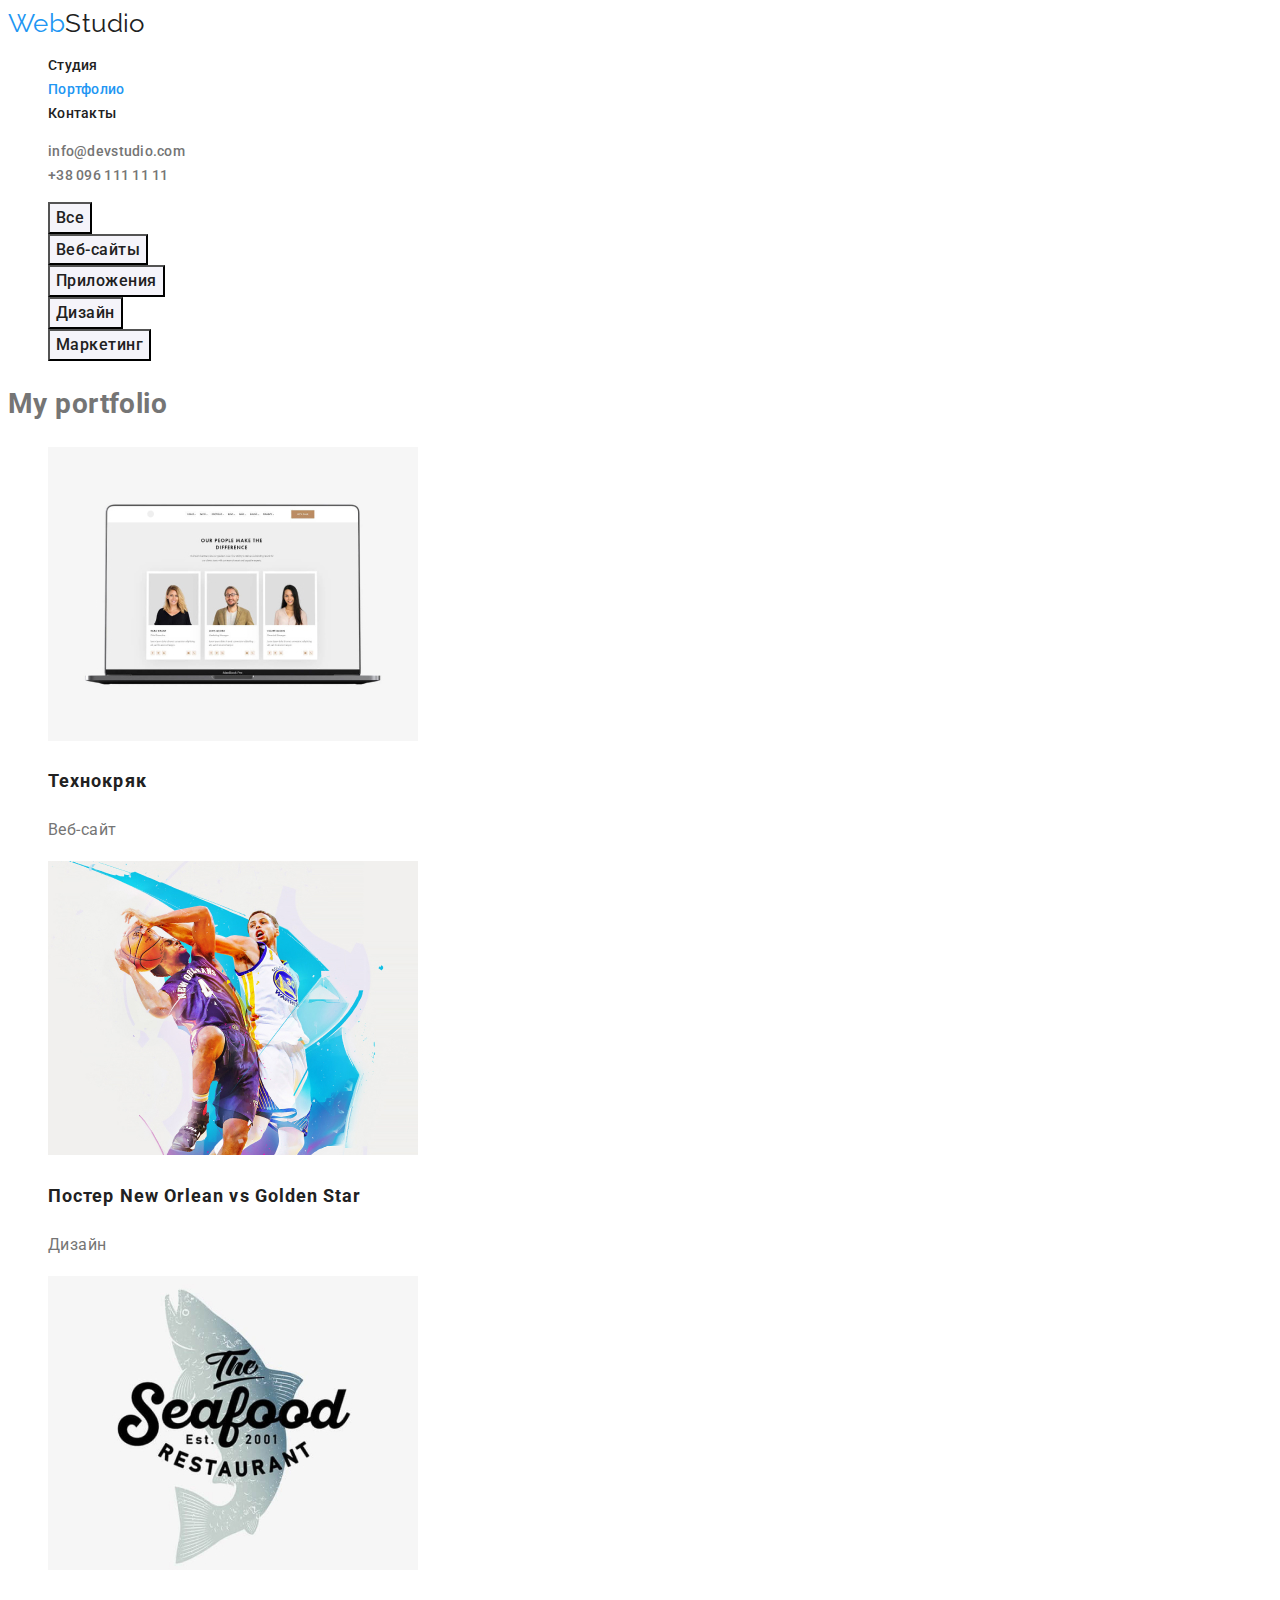
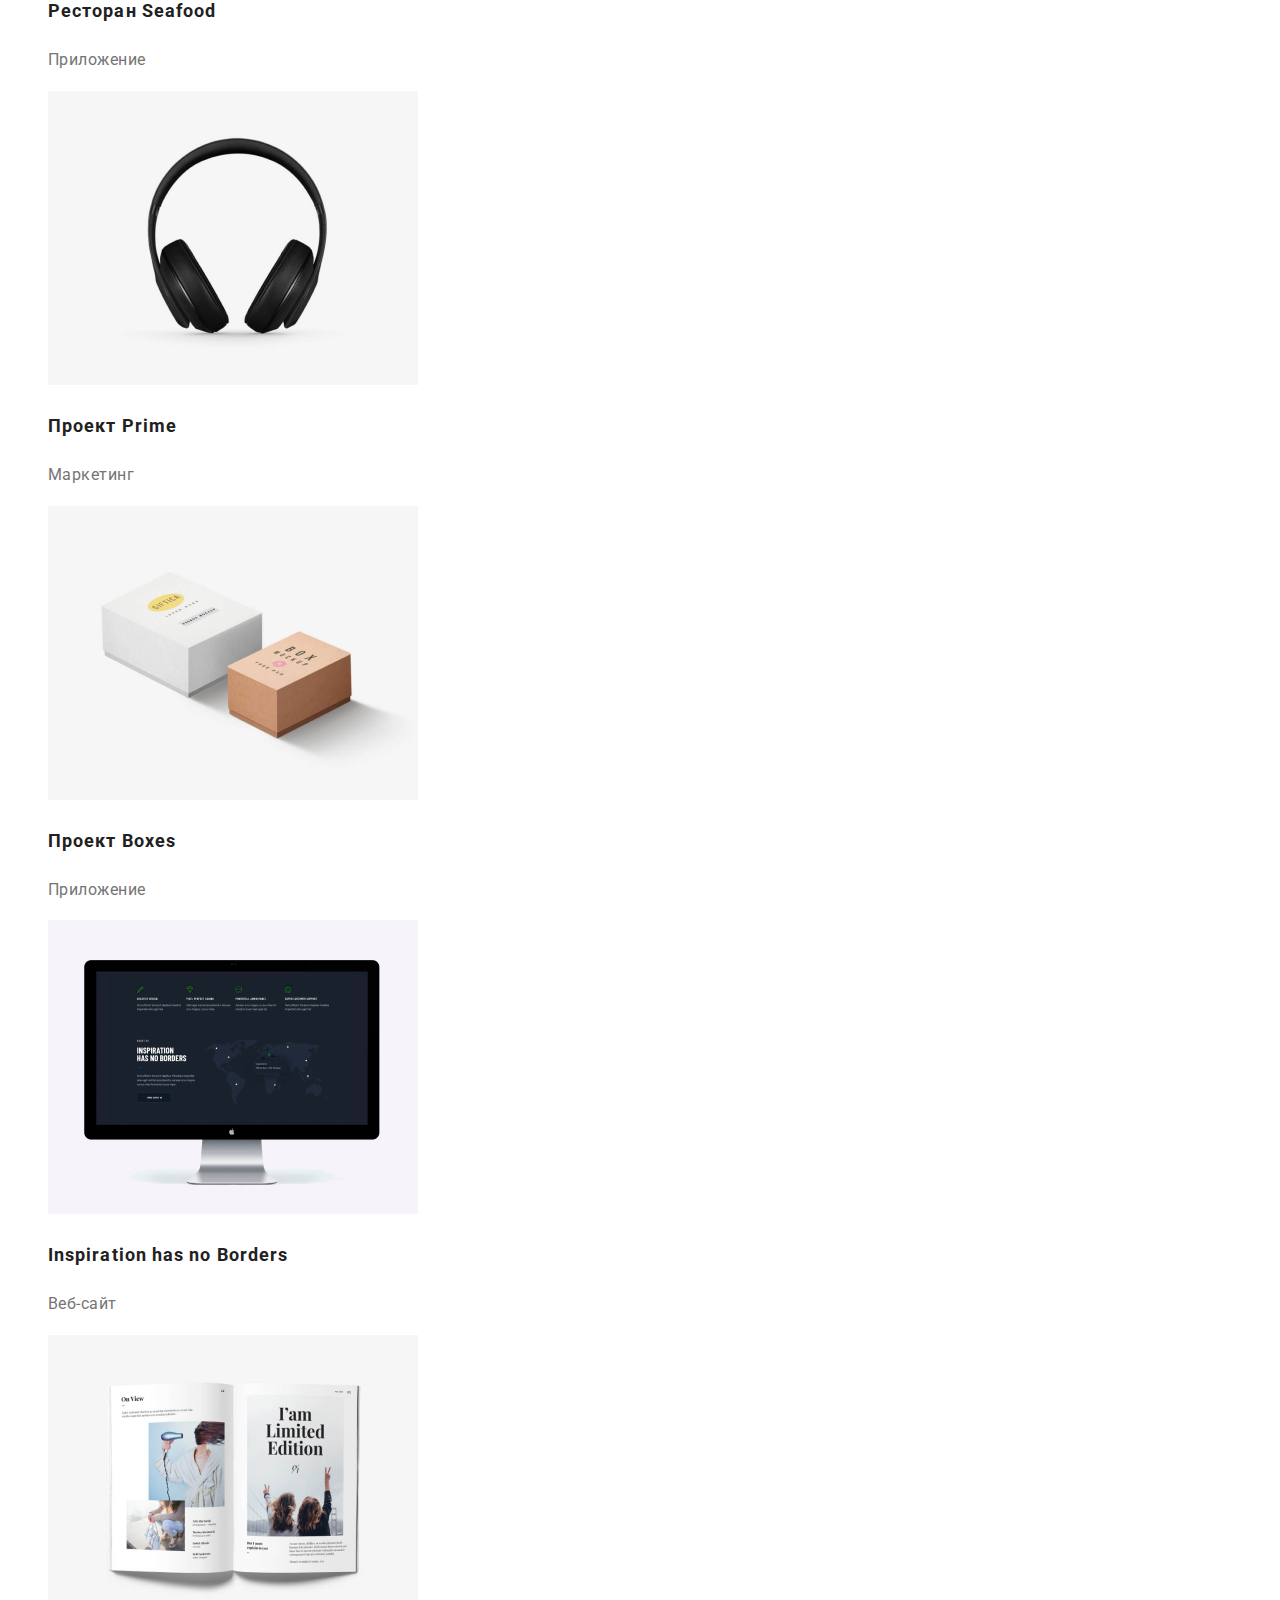
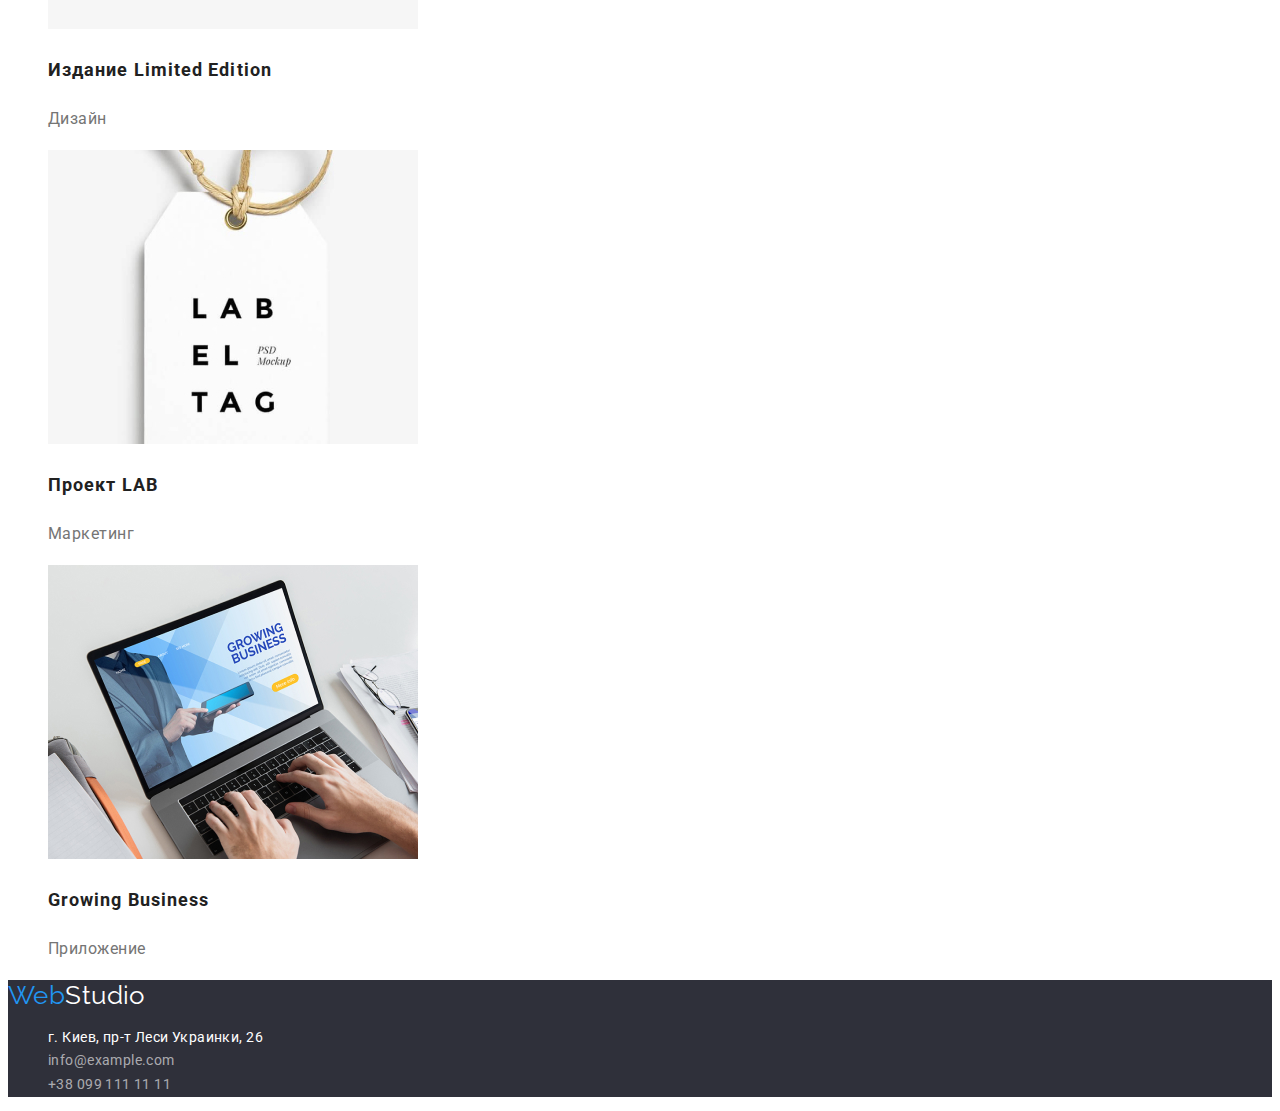
==== portfolio.html @ 8ba245d4 "Добавил дз 2" ====
<!DOCTYPE html>
<html lang="ru">

<head>
    <meta charset="UTF-8">
    <meta http-equiv="X-UA-Compatible" content="IE=edge">
    <meta name="viewport" content="width=device-width, initial-scale=1.0">
    <title>WebStudio</title>
    <link rel="preconnect" href="https://fonts.googleapis.com">
    <link rel="preconnect" href="https://fonts.gstatic.com" crossorigin>
    <link href="https://fonts.googleapis.com/css2?family=Raleway:wght@700&family=Roboto:wght@400;500;700;900&display=swap" rel="stylesheet">
    <link rel="stylesheet" href="./css/style.css">

</head>

<body>
    <!--Шапка сайта-->
    <header>
        <a href=" / " class="logo"> <span class="first-part-logo">Web</span>Studio</a>
        <nav>
            <ul class="site-nav">
                <li><a href="./index.html" class="link">Студия</a></li>
                <li><a href="./portfolio.html" class="link current">Портфолио</a></li>
                <li><a href="" class="link">Контакты</a></li>
            </ul>
        </nav>

        <ul class="auth-nav">
            <li><a href="mailto:info@devstudio.com" class="contact-link">info@devstudio.com</a></li>
            <li><a href="tel:+380961111111" class="contact-link">+38 096 111 11 11</a></li>
        </ul>
    </header>

    <main>
            
            <ul>
                <li><button type="button" class="button-porfolio">Все</button></li>
                <li><button type="button" class="button-porfolio">Веб-сайты</button></li>
                <li><button type="button" class="button-porfolio">Приложения</button></li>
                <li><button type="button" class="button-porfolio">Дизайн</button></li>
                <li><button type="button" class="button-porfolio">Маркетинг</button></li>
            </ul>
            
            <section>
                <h1>My portfolio</h1>
                <ul>
                    <li>
                        <a href="" class="portfolio-link-without-underlined">
                            <img src="./images/notebook.jpg" alt="Ноутбук">
                            <h2 class="site-title">Технокряк</h2>
                            <p class="site-descriptions">Веб-сайт</p>
                        
                        </a>
                    </li>
                    <li>
                        <a href="" class="portfolio-link-without-underlined">
                            <img src="./images/two_basketball_players.jpg" alt="Два баскетболиста">
                            <h2 class="site-title">Постер New Orlean vs Golden Star</h2>
                            <p class="site-descriptions">Дизайн</p>
                            
                        </a>
                    </li>
                    <li>
                        <a href="" class="portfolio-link-without-underlined">
                            <img src="./images/restaurant_logo.jpg" alt="Логотип ресторана">
                            <h2 class="site-title">Ресторан Seafood</h2>
                            <p class="site-descriptions">Приложение</p>
                            
                        </a>
                    </li>
                    <li>
                        <a href="" class="portfolio-link-without-underlined">
                            <img src="./images/headphones.jpg" alt="Наушники">
                            <h2 class="site-title">Проект Prime</h2>
                            <p class="site-descriptions">Маркетинг</p>
                            
                        </a>
                    </li>
                    <li>
                        <a href="" class="portfolio-link-without-underlined">
                            <img src="./images/two_boxes.jpg" alt="Две коробки">
                            <h2 class="site-title">Проект Boxes</h2>
                            <p class="site-descriptions">Приложение</p>
                            
                        </a>
                    </li>
                    <li>
                        <a href="" class="portfolio-link-without-underlined">
                            <img src="./images/monoblock.jpg" alt="Моноблок">
                            <h2 class="site-title">Inspiration has no Borders</h2>
                            <p class="site-descriptions">Веб-сайт</p>
                           
                        </a>
                    </li>
                    <li>
                        <a href="" class="portfolio-link-without-underlined">
                            <img src="./images/book.jpg" alt="Книга">
                            <h2 class="site-title">Издание Limited Edition</h2>
                            <p class="site-descriptions">Дизайн</p>
                            
                        </a>
                    </li>
                    <li>
                        <a href="" class="portfolio-link-without-underlined">
                            <img src="./images/label.jpg" alt="Ярлык">
                            <h2 class="site-title">Проект LAB</h2>
                            <p class="site-descriptions">Маркетинг</p>
                            
                        </a>
                    </li>
                    <li>
                        <a href="" class="portfolio-link-without-underlined">
                            <img src="./images/man_typing_on_laptop.jpg" alt="Человек печатающий на ноутбуке">
                            <h2 class="site-title">Growing Business</h2>
                            <p class="site-descriptions">Приложение</p>
                            
                        </a>
                    </li>
                </ul>
            </section>
            
    </main>

    <!--Футер-->
    <footer class="footer-background">
        <a href=" / " class="logo"> <span class="first-part-logo">Web</span><span class="logo-white">Studio</span></a>
        <address>
            <ul class="footer-nav removed-italics">
                <li><a href="https://www.google.com/maps/place/%D0%B1%D1%83%D0%BB.+%D0%9B%D0%B5%D1%81%D0%B8+%D0%A3%D0%BA%D1%80%D0%B0%D0%B8%D0%BD%D0%BA%D0%B8,+26,+%D0%9A%D0%B8%D0%B5%D0%B2,+02000/@50.4265807,30.5361971,17z/data=!3m1!4b1!4m5!3m4!1s0x40d4cf0e033ecbe9:0x57a4dffefec77da0!8m2!3d50.4265807!4d30.5383858" class="footer-google-maps logo-white ">г. Киев, пр-т Леси Украинки, 26</a></li>
                <li><a href="mailto:info@example.com" class="footer-contacts footer-google-maps">info@example.com</a></li>
                <li><a href="tel:+380991111111" class="footer-contacts footer-google-maps">+38 099 111 11 11</a></li>
            </ul>
        </address>
    </footer>
</body>

</html>
---- css/style.css ----
:root {
  --primary-text-color: #757575;
  --title-text-color: #212121;
  --accent-color: #2196f3;
  --primary-white-color: #ffffff;
  --button-background-color: #f5f4fa;
  --background-color-hero: #2f303a;
}

body {
  background-color: var(--primary-white-color);
  color: var(--primary-text-color);
  font-family: Roboto, sans-serif;
  letter-spacing: 0.03em;
  font-size: 14px;
  line-height: 1.71;
}

/* Logo */
.logo {
  color: var(--title-text-color);
  font-family: Raleway, cursive;

  font-size: 26px;
  line-height: 1.19;
  text-decoration: none;
}
.first-part-logo {
  color: var(--accent-color);
}
/* Убрал точки в списке */
ul {
  list-style: none;
}

/* Site nav */
.site-nav .link {
  color: var(--title-text-color);

  font-weight: 500;
  font-size: 14px;
  line-height: 1.14;
  letter-spacing: 0.02em;
  text-decoration: none;
}
.site-nav .link:hover,
.site-nav .link:focus {
  color: var(--accent-color);
}

.site-nav .link.current {
  color: var(--accent-color);
}

/* Hero */
.hero-title {
  color: var(--primary-white-color);
  background-color: var(--background-color-hero);

  font-weight: 900;
  font-size: 44px;
  line-height: 1.36;
  text-align: center;
  letter-spacing: 0.06em;
  text-transform: uppercase;
}

/* Button */

.primary-button {
  color: var(--primary-white-color);
  background-color: var(--accent-color);
  font-family: Roboto, sans-serif;
  font-weight: 700;
  font-size: 16px;
  line-height: 1.88;
  align-items: center;
  text-align: center;
  letter-spacing: 0.06em;
}

/* Section */
.section-title {
  color: var(--title-text-color);

  font-weight: 700;
  font-size: 36px;
  line-height: 1.17;
  text-align: center;
}

.team-background {
  background-color: var(--button-background-color);
}

.section-people {
  color: var(--title-text-color);

  font-weight: 500;
  font-size: 16px;
  line-height: 1.19;
  text-align: center;
}
.section-profession {
  font-size: 16px;
  line-height: 1.19px;
  text-align: center;
}

/* Features */
.features-list .title {
  color: var(--title-text-color);

  font-weight: 700;
  font-size: 14px;
  line-height: 1.14;
}

/* Auth nav */
.auth-nav .contact-link {
  color: var(--primary-text-color);
  font-weight: 500;
  font-size: 14px;
  line-height: 1.14;
  letter-spacing: 0.02em;
  text-decoration: none;
}
.auth-nav .contact-link:hover,
.auth-nav .contact-link:focus {
  color: var(--accent-color);
}

/* Footer */

.footer-background {
  background-color: var(--background-color-hero);
}

.logo-white {
  color: var(--primary-white-color);
}

/* Footer nav */

.footer-contacts {
  font-weight: 400;
  font-size: 14px;
  line-height: 1.71;
  letter-spacing: 0.03em;
  color: rgba(255, 255, 255, 0.6);
}

.footer-nav .footer-contacts:hover,
.footer-nav .footer-contacts:focus {
  color: var(--accent-color);
}

.removed-italics {
  font-style: normal;
}

.footer-google-maps {
  text-decoration: none;
}

/* portfolio */
.button-porfolio {
  color: var(--title-text-color);
  background-color: var(--button-background-color);
  font-weight: 500;
  font-size: 16px;
  line-height: 1.62;
  text-align: center;
  letter-spacing: 0.03em;
  font-family: inherit;
}

.button-porfolio:focus,
.button-porfolio:hover {
  color: var(--primary-white-color);
  background-color: var(--accent-color);
}

.portfolio-link-without-underlined {
  text-decoration: none;
}

.site-title {
  font-weight: 700;
  font-size: 18px;
  line-height: 2;
  letter-spacing: 0.06em;
  color: var(--title-text-color);
}

.site-descriptions {
  font-size: 16px;
  line-height: 1.87;
  letter-spacing: 0.03em;
  color: var(--primary-text-color);
}
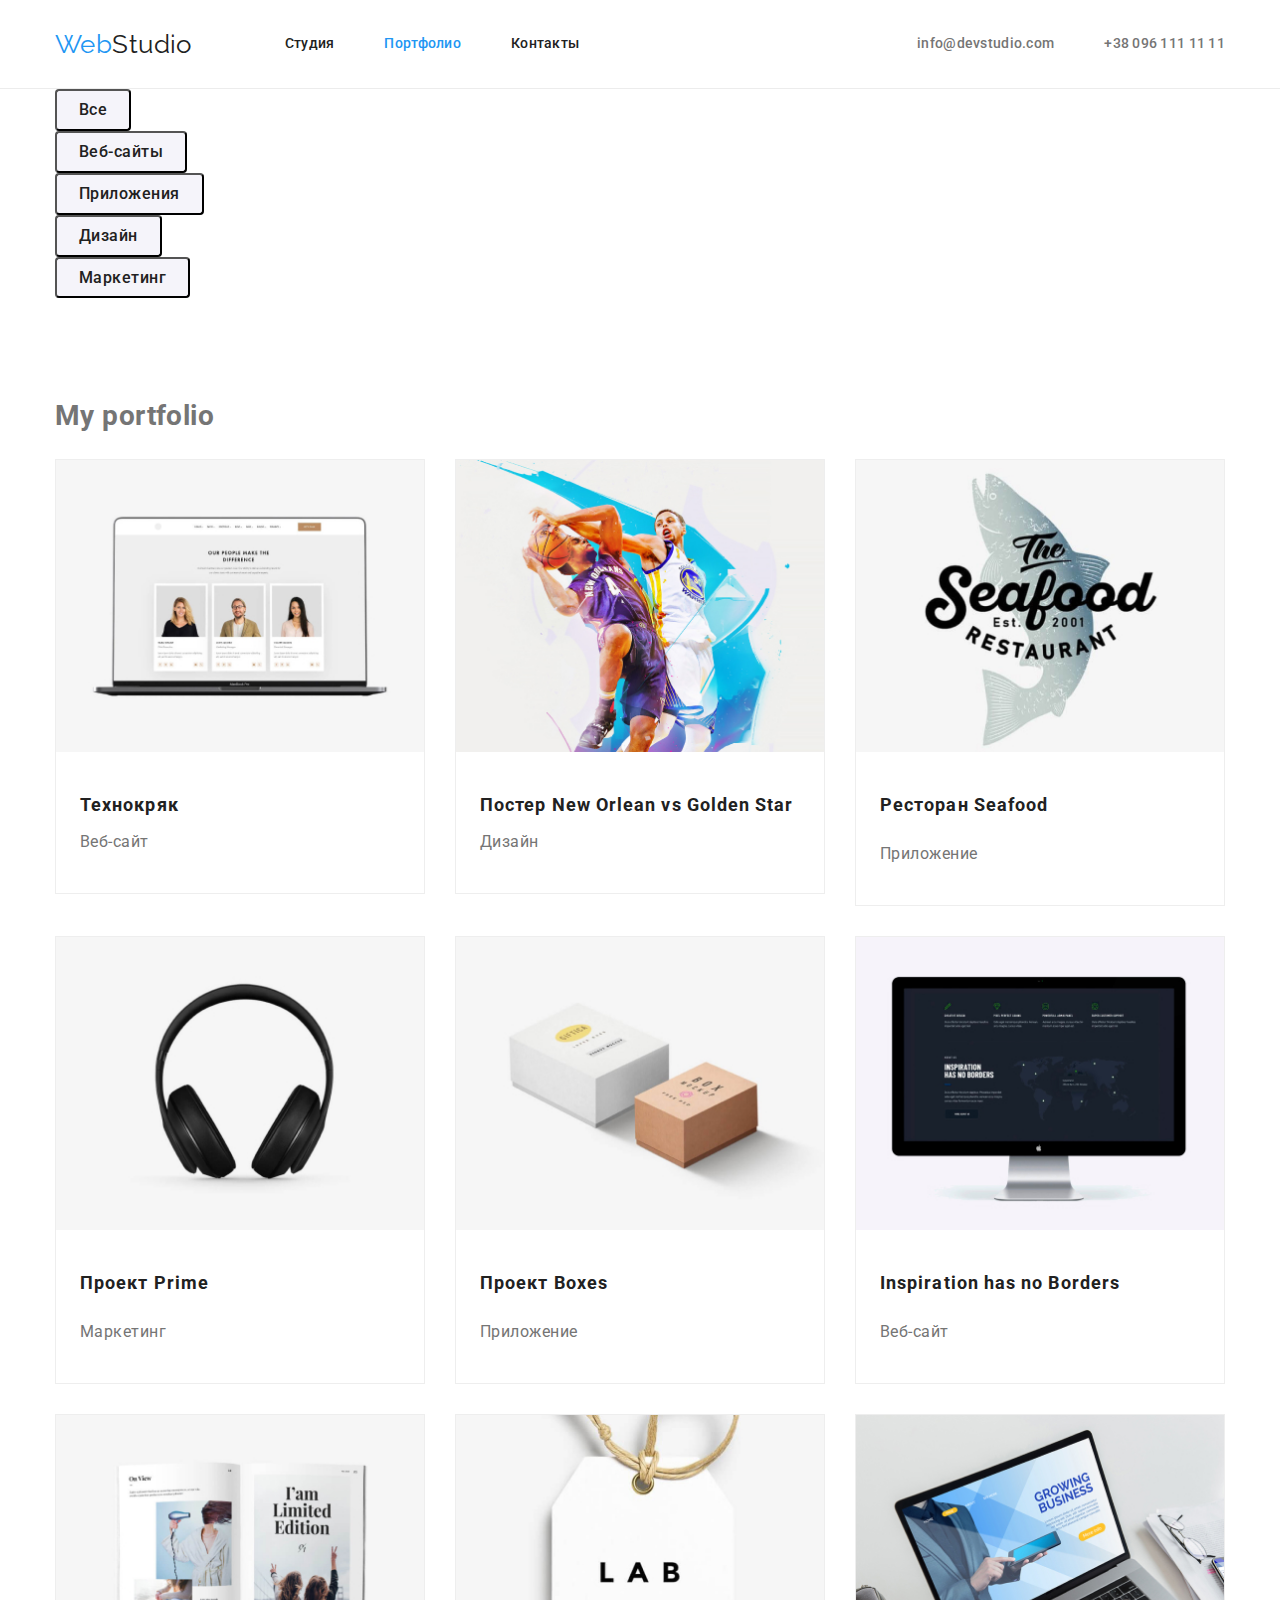
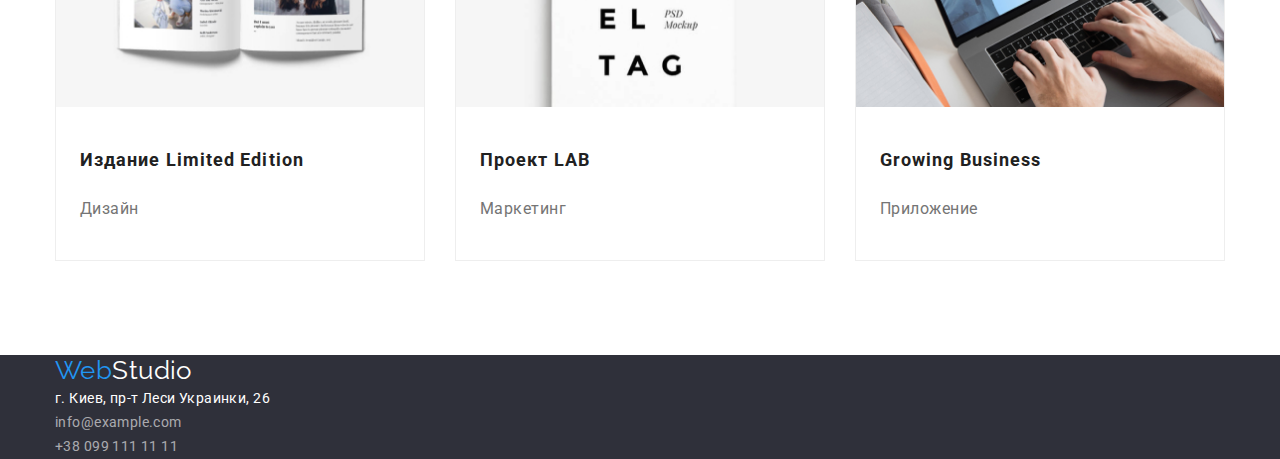
==== commit 046b441f: "Добавил оформления" ====
--- a/portfolio.html
+++ b/portfolio.html
@@ -9,30 +9,33 @@
     <link rel="preconnect" href="https://fonts.googleapis.com">
     <link rel="preconnect" href="https://fonts.gstatic.com" crossorigin>
     <link href="https://fonts.googleapis.com/css2?family=Raleway:wght@700&family=Roboto:wght@400;500;700;900&display=swap" rel="stylesheet">
+    <link rel="stylesheet" href="https://cdnjs.cloudflare.com/ajax/libs/modern-normalize/1.1.0/modern-normalize.min.css">
     <link rel="stylesheet" href="./css/style.css">
 
 </head>
 
 <body>
     <!--Шапка сайта-->
-    <header>
+    <header class="header-line">
+        <div class="container main-nav">
         <a href=" / " class="logo"> <span class="first-part-logo">Web</span>Studio</a>
         <nav>
             <ul class="site-nav">
-                <li><a href="./index.html" class="link">Студия</a></li>
-                <li><a href="./portfolio.html" class="link current">Портфолио</a></li>
-                <li><a href="" class="link">Контакты</a></li>
+                <li class="item"><a href="./index.html" class="link">Студия</a></li>
+                <li class="item"><a href="./portfolio.html" class="link current">Портфолио</a></li>
+                <li class="item"><a href="" class="link">Контакты</a></li>
             </ul>
         </nav>
-
+        
         <ul class="auth-nav">
-            <li><a href="mailto:info@devstudio.com" class="contact-link">info@devstudio.com</a></li>
-            <li><a href="tel:+380961111111" class="contact-link">+38 096 111 11 11</a></li>
+            <li class="item"><a href="mailto:info@devstudio.com" class="contact-link">info@devstudio.com</a></li>
+            <li class="item"><a href="tel:+380961111111" class="contact-link">+38 096 111 11 11</a></li>
         </ul>
+        </div>
     </header>
 
     <main>
-            
+            <div class="container">
             <ul>
                 <li><button type="button" class="button-porfolio">Все</button></li>
                 <li><button type="button" class="button-porfolio">Веб-сайты</button></li>
@@ -40,89 +43,154 @@
                 <li><button type="button" class="button-porfolio">Дизайн</button></li>
                 <li><button type="button" class="button-porfolio">Маркетинг</button></li>
             </ul>
-            
-            <section>
+            </div>
+            <section class="section-porfolio">
+                <div class="container">
                 <h1>My portfolio</h1>
-                <ul>
-                    <li>
-                        <a href="" class="portfolio-link-without-underlined">
-                            <img src="./images/notebook.jpg" alt="Ноутбук">
-                            <h2 class="site-title">Технокряк</h2>
-                            <p class="site-descriptions">Веб-сайт</p>
-                        
-                        </a>
-                    </li>
-                    <li>
-                        <a href="" class="portfolio-link-without-underlined">
-                            <img src="./images/two_basketball_players.jpg" alt="Два баскетболиста">
-                            <h2 class="site-title">Постер New Orlean vs Golden Star</h2>
-                            <p class="site-descriptions">Дизайн</p>
-                            
-                        </a>
-                    </li>
-                    <li>
-                        <a href="" class="portfolio-link-without-underlined">
-                            <img src="./images/restaurant_logo.jpg" alt="Логотип ресторана">
-                            <h2 class="site-title">Ресторан Seafood</h2>
-                            <p class="site-descriptions">Приложение</p>
-                            
-                        </a>
-                    </li>
-                    <li>
-                        <a href="" class="portfolio-link-without-underlined">
-                            <img src="./images/headphones.jpg" alt="Наушники">
-                            <h2 class="site-title">Проект Prime</h2>
-                            <p class="site-descriptions">Маркетинг</p>
-                            
-                        </a>
-                    </li>
-                    <li>
-                        <a href="" class="portfolio-link-without-underlined">
-                            <img src="./images/two_boxes.jpg" alt="Две коробки">
-                            <h2 class="site-title">Проект Boxes</h2>
-                            <p class="site-descriptions">Приложение</p>
-                            
-                        </a>
-                    </li>
-                    <li>
-                        <a href="" class="portfolio-link-without-underlined">
-                            <img src="./images/monoblock.jpg" alt="Моноблок">
-                            <h2 class="site-title">Inspiration has no Borders</h2>
-                            <p class="site-descriptions">Веб-сайт</p>
-                           
-                        </a>
-                    </li>
-                    <li>
-                        <a href="" class="portfolio-link-without-underlined">
-                            <img src="./images/book.jpg" alt="Книга">
-                            <h2 class="site-title">Издание Limited Edition</h2>
-                            <p class="site-descriptions">Дизайн</p>
-                            
-                        </a>
-                    </li>
-                    <li>
-                        <a href="" class="portfolio-link-without-underlined">
-                            <img src="./images/label.jpg" alt="Ярлык">
-                            <h2 class="site-title">Проект LAB</h2>
-                            <p class="site-descriptions">Маркетинг</p>
-                            
-                        </a>
-                    </li>
-                    <li>
-                        <a href="" class="portfolio-link-without-underlined">
-                            <img src="./images/man_typing_on_laptop.jpg" alt="Человек печатающий на ноутбуке">
-                            <h2 class="site-title">Growing Business</h2>
-                            <p class="site-descriptions">Приложение</p>
-                            
-                        </a>
+                <ul class="card-set">
+                    <li class="item">
+                        <article class="card">
+                            <div class="card-thumb">
+                                <a href="" class="portfolio-link-without-underlined">
+                                <img src="./images/notebook.jpg" alt="Ноутбук">
+
+                            <div class="card-content">
+                                <h2 class="site-title card-heading">Технокряк</h2>
+                                <p class="site-descriptions card-text">Веб-сайт</p>
+                            </div>
+                                </a>
+                            </div>
+                        </article>
+                    </li>
+
+                    <li class="item">
+                        <article class="card">
+                            <div class="card-thumb">
+                                <a href="" class="portfolio-link-without-underlined">
+                                <img src="./images/two_basketball_players.jpg" alt="Два баскетболиста" > 
+                             
+                            <div class="card-content">
+                                <h2 class="site-title card-heading">Постер New Orlean vs Golden Star</h2>
+                                <p class="site-descriptions card-text">Дизайн</p>
+                            </div>
+                                </a>
+                            </div>
+                        </article>    
+                    </li>
+
+                    <li class="item">
+                        <article class="card">
+                            <div class="card-thumb">
+                                <a href="" class="portfolio-link-without-underlined">
+                                <img src="./images/restaurant_logo.jpg" alt="Логотип ресторана">
+
+                            <div class="card-content">
+                                <h2 class="site-title">Ресторан Seafood</h2>
+                                <p class="site-descriptions">Приложение</p>
+                            </div>
+                                </a>
+                            </div>
+                        </article>
+                    </li>
+
+                    <li class="item">
+                        <article class="card">
+                            <div class="card-thumb">
+                                <a href="" class="portfolio-link-without-underlined">
+                                <img src="./images/headphones.jpg" alt="Наушники">
+                             
+                             <div class="card-content">  
+                                <h2 class="site-title">Проект Prime</h2>
+                                <p class="site-descriptions">Маркетинг</p>
+                            </div>
+                                </a>
+                            </div>
+                        </article>
+                    </li>
+
+                    <li class="item">
+                        <article class="card">
+                            <div class="card-thumb">
+                                <a href="" class="portfolio-link-without-underlined">
+                                <img src="./images/two_boxes.jpg" alt="Две коробки">
+
+                            <div class="card-content">
+                                <h2 class="site-title">Проект Boxes</h2>
+                                <p class="site-descriptions">Приложение</p>
+                            </div>
+                                </a>
+                            </div>
+                        </article>
+                    </li>
+
+                    <li class="item">
+                        <article class="card">
+                            <div class="card-thumb">
+                                <a href="" class="portfolio-link-without-underlined">
+                                <img src="./images/monoblock.jpg" alt="Моноблок">
+
+                            <div class="card-content">
+                                <h2 class="site-title">Inspiration has no Borders</h2>
+                                <p class="site-descriptions">Веб-сайт</p>
+                            </div>
+                                </a>
+                            </div>
+                        </article>
+                    </li>
+
+                    <li class="item">
+                        <article class="card">
+                            <div class="card-thumb">
+                                <a href="" class="portfolio-link-without-underlined">
+                                <img src="./images/book.jpg" alt="Книга">
+
+                            <div class="card-content">
+                                <h2 class="site-title">Издание Limited Edition</h2>
+                                <p class="site-descriptions">Дизайн</p>
+                            </div>
+                                </a>
+                            </div>
+                        </article>
+                    </li>
+
+                    <li class="item">
+                        <article class="card">
+                            <div class="card-thumb">
+                                <a href="" class="portfolio-link-without-underlined">
+                                <img src="./images/label.jpg" alt="Ярлык">
+
+                            <div class="card-content">
+                                <h2 class="site-title">Проект LAB</h2>
+                                <p class="site-descriptions">Маркетинг</p>
+                            </div>
+                                </a>
+                            </div>
+                        </article>
+                    </li>
+                    
+                    <li class="item">
+                        <article class="card">
+                            <div class="card-thumb">
+                                <a href="" class="portfolio-link-without-underlined">
+                                <img src="./images/man_typing_on_laptop.jpg" alt="Человек печатающий на ноутбуке">
+
+                            <div class="card-content">  
+                                <h2 class="site-title">Growing Business</h2>
+                                <p class="site-descriptions">Приложение</p>
+                            </div>
+                                </a>
+                            </div>
+                        </article>
                     </li>
                 </ul>
+                </div>
             </section>
             
     </main>
 
     <!--Футер-->
     <footer class="footer-background">
+        <div class="container">
         <a href=" / " class="logo"> <span class="first-part-logo">Web</span><span class="logo-white">Studio</span></a>
         <address>
             <ul class="footer-nav removed-italics">
@@ -131,6 +199,7 @@
                 <li><a href="tel:+380991111111" class="footer-contacts footer-google-maps">+38 099 111 11 11</a></li>
             </ul>
         </address>
+        </div>
     </footer>
 </body>
 
--- a/css/style.css
+++ b/css/style.css
@@ -5,6 +5,7 @@
   --primary-white-color: #ffffff;
   --button-background-color: #f5f4fa;
   --background-color-hero: #2f303a;
+  --card-set-gap: 30px;
 }
 
 body {
@@ -16,24 +17,69 @@
   line-height: 1.71;
 }
 
-/* Logo */
-.logo {
-  color: var(--title-text-color);
-  font-family: Raleway, cursive;
-
-  font-size: 26px;
-  line-height: 1.19;
-  text-decoration: none;
-}
-.first-part-logo {
-  color: var(--accent-color);
-}
+img {
+  display: block;
+  max-width: 100%;
+  height: auto;
+}
+
 /* Убрал точки в списке */
 ul {
   list-style: none;
-}
-
+  padding: 0;
+  margin: 0;
+}
+
+/* Container */
+.container {
+  margin-left: auto;
+  margin-right: auto;
+  width: 1200px;
+  padding-left: 15px;
+  padding-right: 15px;
+}
+
+/* Logo */
+.logo {
+  color: var(--title-text-color);
+  font-family: Raleway, cursive;
+
+  font-size: 26px;
+  line-height: 1.19;
+  text-decoration: none;
+}
+.first-part-logo {
+  color: var(--accent-color);
+}
+
+/* Page header */
+
+.page-header {
+}
+
+/* Main nav */
+
+.main-nav {
+  display: flex;
+  align-items: center;
+}
+
+.header-line {
+  border-bottom: 1px solid #ececec;
+}
 /* Site nav */
+
+.site-nav {
+  display: flex;
+  margin-left: 93px;
+  margin-top: 32px;
+  margin-bottom: 32px;
+}
+
+.site-nav .item + .item {
+  margin-left: 50px;
+}
+
 .site-nav .link {
   color: var(--title-text-color);
 
@@ -52,15 +98,45 @@
   color: var(--accent-color);
 }
 
+/* Auth nav */
+.auth-nav {
+  display: flex;
+  margin-left: auto;
+}
+
+.auth-nav .item + .item {
+  margin-left: 50px;
+}
+
+.auth-nav .contact-link {
+  color: var(--primary-text-color);
+  font-weight: 500;
+  font-size: 14px;
+  line-height: 1.14;
+  letter-spacing: 0.02em;
+  text-decoration: none;
+}
+.auth-nav .contact-link:hover,
+.auth-nav .contact-link:focus {
+  color: var(--accent-color);
+}
+
 /* Hero */
+
+.hero {
+  text-align: center;
+  background-color: var(--background-color-hero);
+}
+
 .hero-title {
+  margin-top: 0;
+  margin-bottom: 40px;
+
   color: var(--primary-white-color);
-  background-color: var(--background-color-hero);
 
   font-weight: 900;
   font-size: 44px;
   line-height: 1.36;
-  text-align: center;
   letter-spacing: 0.06em;
   text-transform: uppercase;
 }
@@ -68,19 +144,35 @@
 /* Button */
 
 .primary-button {
+  border-radius: 4px;
+  padding: 10px 32px;
+  min-width: 200px;
+
   color: var(--primary-white-color);
   background-color: var(--accent-color);
+
   font-family: Roboto, sans-serif;
   font-weight: 700;
   font-size: 16px;
   line-height: 1.88;
-  align-items: center;
-  text-align: center;
+
   letter-spacing: 0.06em;
 }
 
 /* Section */
+
+.section {
+  padding-top: 94px;
+  padding-bottom: 94px;
+}
+
+.section.no-padding {
+  padding-top: 0;
+  padding-bottom: 94px;
+}
+
 .section-title {
+  margin-top: 0;
   color: var(--title-text-color);
 
   font-weight: 700;
@@ -109,6 +201,8 @@
 
 /* Features */
 .features-list .title {
+  margin-top: 0;
+  margin-bottom: 10px;
   color: var(--title-text-color);
 
   font-weight: 700;
@@ -116,18 +210,9 @@
   line-height: 1.14;
 }
 
-/* Auth nav */
-.auth-nav .contact-link {
-  color: var(--primary-text-color);
-  font-weight: 500;
-  font-size: 14px;
-  line-height: 1.14;
-  letter-spacing: 0.02em;
-  text-decoration: none;
-}
-.auth-nav .contact-link:hover,
-.auth-nav .contact-link:focus {
-  color: var(--accent-color);
+.features-list p {
+  margin-top: 0;
+  margin-bottom: 0;
 }
 
 /* Footer */
@@ -165,8 +250,12 @@
 
 /* portfolio */
 .button-porfolio {
+  border-radius: 4px;
+  padding: 6px 22px;
+
   color: var(--title-text-color);
   background-color: var(--button-background-color);
+
   font-weight: 500;
   font-size: 16px;
   line-height: 1.62;
@@ -179,6 +268,11 @@
 .button-porfolio:hover {
   color: var(--primary-white-color);
   background-color: var(--accent-color);
+}
+
+.section-porfolio {
+  margin-top: 94px;
+  margin-bottom: 94px;
 }
 
 .portfolio-link-without-underlined {
@@ -191,6 +285,7 @@
   line-height: 2;
   letter-spacing: 0.06em;
   color: var(--title-text-color);
+  margin-bottom: 0px;
 }
 
 .site-descriptions {
@@ -199,3 +294,36 @@
   letter-spacing: 0.03em;
   color: var(--primary-text-color);
 }
+
+/* Card set */
+.card-set {
+  margin: 0;
+  padding: 0;
+
+  display: flex;
+  flex-wrap: wrap;
+
+  margin-top: calc(-1 * var(--card-set-gap));
+  margin-left: calc(-1 * var(--card-set-gap));
+}
+
+.card-set > .item {
+  flex-basis: calc(100% / 3 - var(--card-set-gap));
+
+  margin-left: var(--card-set-gap);
+  margin-top: var(--card-set-gap);
+}
+
+/* Card */
+
+.card-content {
+  padding: 20px 24px;
+}
+
+.card-text {
+  margin-top: 4px;
+}
+
+.card {
+  border: 1px solid #eeeeee;
+}
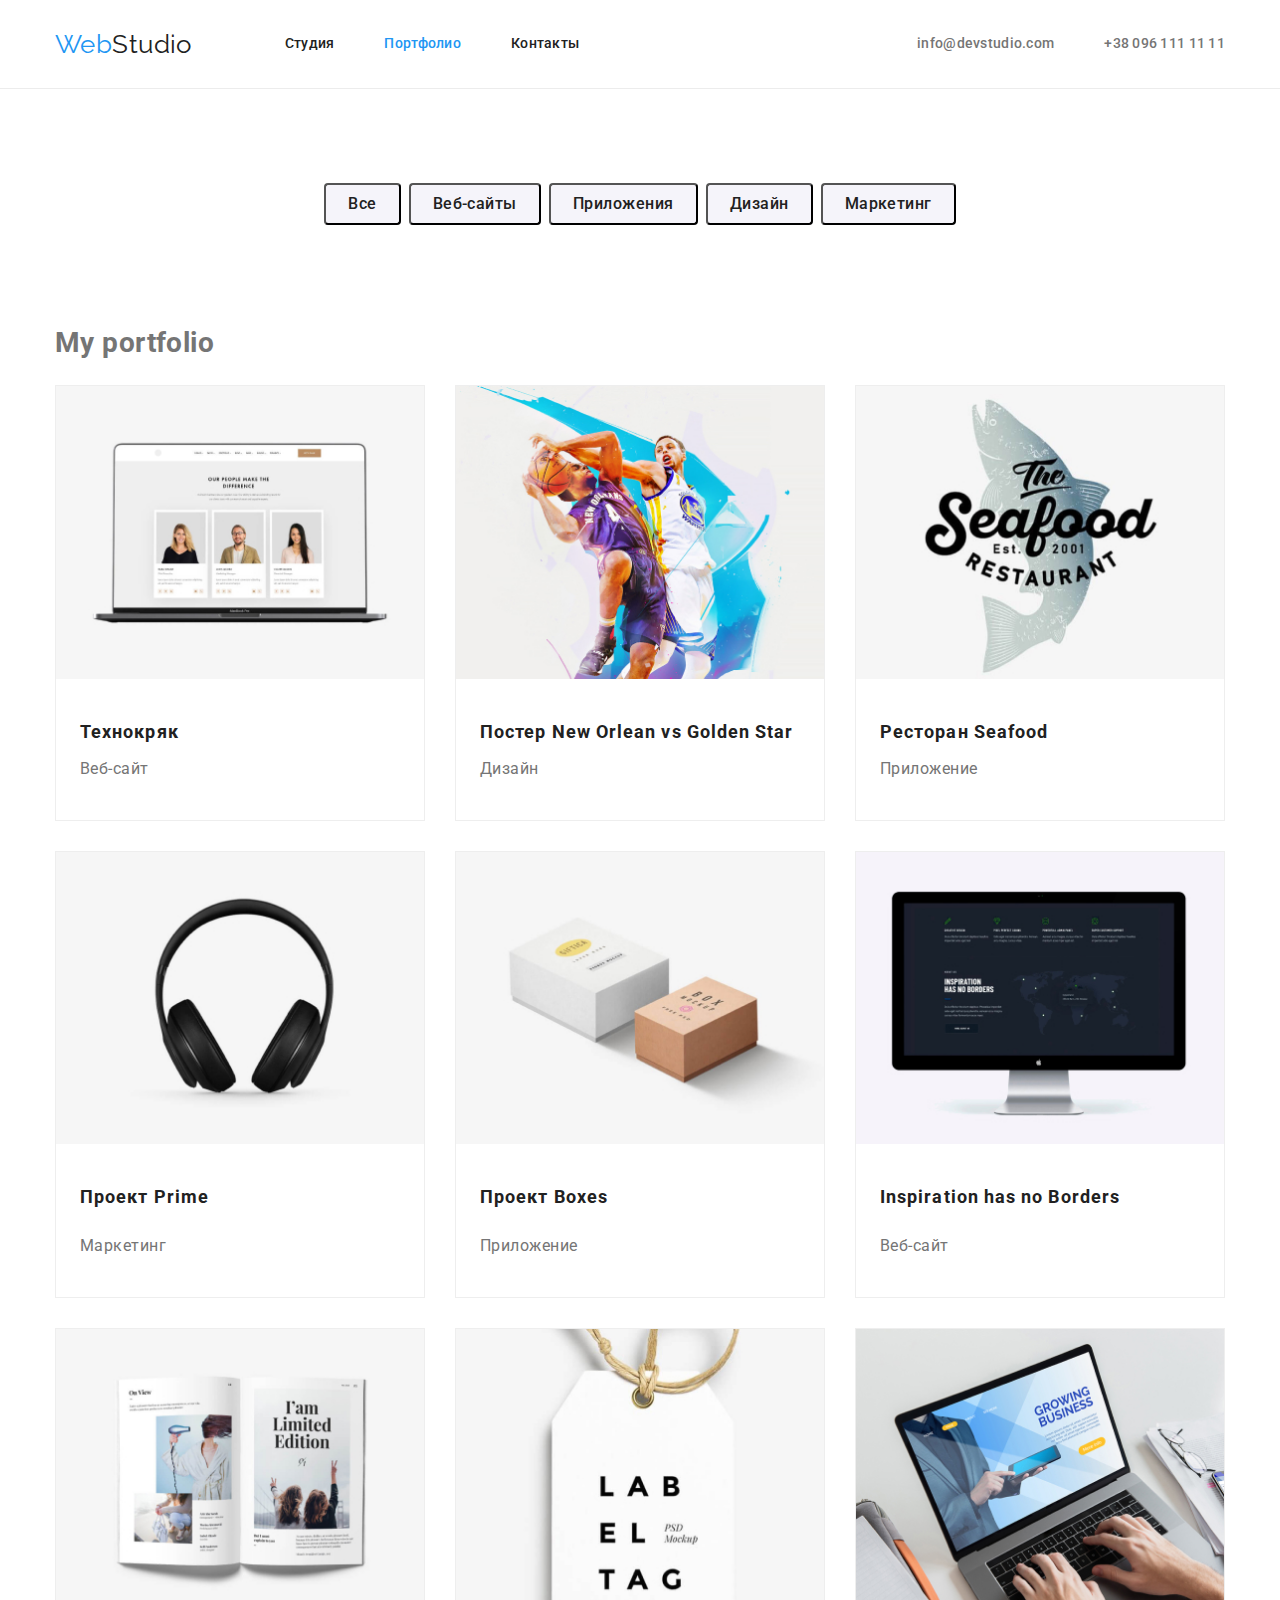
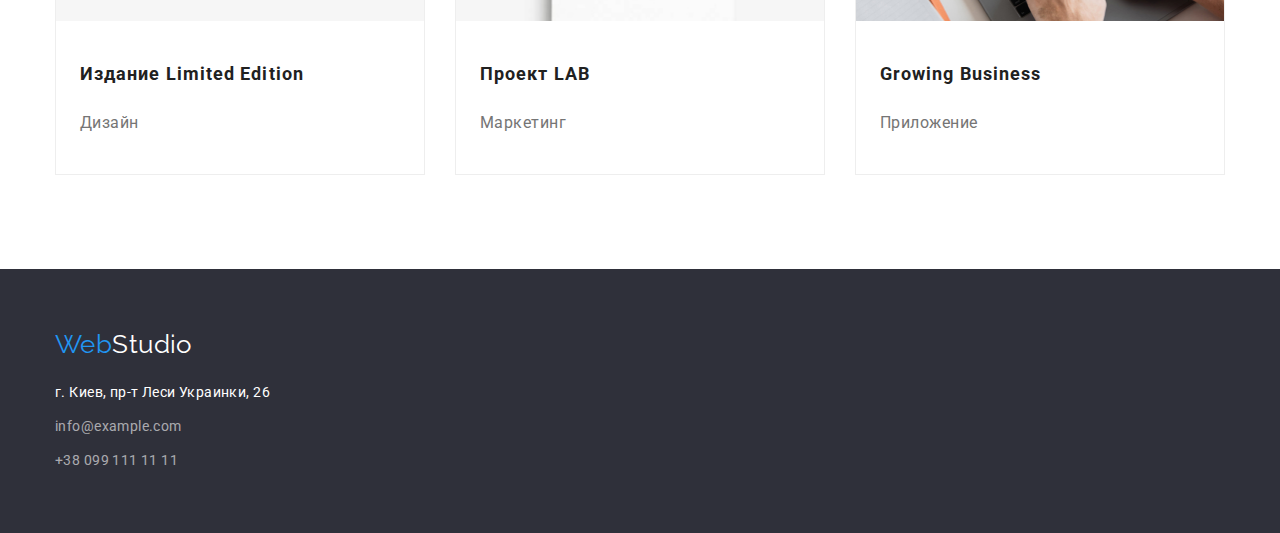
==== commit e9fdc20a: "Сделал портфолио" ====
--- a/portfolio.html
+++ b/portfolio.html
@@ -36,12 +36,12 @@
 
     <main>
             <div class="container">
-            <ul>
-                <li><button type="button" class="button-porfolio">Все</button></li>
-                <li><button type="button" class="button-porfolio">Веб-сайты</button></li>
-                <li><button type="button" class="button-porfolio">Приложения</button></li>
-                <li><button type="button" class="button-porfolio">Дизайн</button></li>
-                <li><button type="button" class="button-porfolio">Маркетинг</button></li>
+            <ul class="flex-button">
+                <li class="flex-button-list"><button type="button" class="button-porfolio">Все</button></li>
+                <li class="flex-button-list"><button type="button" class="button-porfolio">Веб-сайты</button></li>
+                <li class="flex-button-list"><button type="button" class="button-porfolio">Приложения</button></li>
+                <li class="flex-button-list"><button type="button" class="button-porfolio">Дизайн</button></li>
+                <li class="flex-button-list"><button type="button" class="button-porfolio">Маркетинг</button></li>
             </ul>
             </div>
             <section class="section-porfolio">
@@ -85,8 +85,8 @@
                                 <img src="./images/restaurant_logo.jpg" alt="Логотип ресторана">
 
                             <div class="card-content">
-                                <h2 class="site-title">Ресторан Seafood</h2>
-                                <p class="site-descriptions">Приложение</p>
+                                <h2 class="site-title card-heading">Ресторан Seafood</h2>
+                                <p class="site-descriptions card-text">Приложение</p>
                             </div>
                                 </a>
                             </div>
@@ -191,14 +191,15 @@
     <!--Футер-->
     <footer class="footer-background">
         <div class="container">
-        <a href=" / " class="logo"> <span class="first-part-logo">Web</span><span class="logo-white">Studio</span></a>
-        <address>
-            <ul class="footer-nav removed-italics">
-                <li><a href="https://www.google.com/maps/place/%D0%B1%D1%83%D0%BB.+%D0%9B%D0%B5%D1%81%D0%B8+%D0%A3%D0%BA%D1%80%D0%B0%D0%B8%D0%BD%D0%BA%D0%B8,+26,+%D0%9A%D0%B8%D0%B5%D0%B2,+02000/@50.4265807,30.5361971,17z/data=!3m1!4b1!4m5!3m4!1s0x40d4cf0e033ecbe9:0x57a4dffefec77da0!8m2!3d50.4265807!4d30.5383858" class="footer-google-maps logo-white ">г. Киев, пр-т Леси Украинки, 26</a></li>
-                <li><a href="mailto:info@example.com" class="footer-contacts footer-google-maps">info@example.com</a></li>
-                <li><a href="tel:+380991111111" class="footer-contacts footer-google-maps">+38 099 111 11 11</a></li>
-            </ul>
-        </address>
+            <a href=" / " class="logo logo-footer"> <span class="first-part-logo">Web</span><span
+                    class="logo-white">Studio</span></a>
+            <address>
+                <ul class="footer-nav removed-italics mail-footer">
+                    <li class="footer-list"><a href="https://www.google.com/maps/place/%D0%B1%D1%83%D0%BB.+%D0%9B%D0%B5%D1%81%D0%B8+%D0%A3%D0%BA%D1%80%D0%B0%D0%B8%D0%BD%D0%BA%D0%B8,+26,+%D0%9A%D0%B8%D0%B5%D0%B2,+02000/@50.4265807,30.5361971,17z/data=!3m1!4b1!4m5!3m4!1s0x40d4cf0e033ecbe9:0x57a4dffefec77da0!8m2!3d50.4265807!4d30.5383858" class="footer-google-maps logo-white ">г. Киев, пр-т Леси Украинки, 26</a></li>
+                    <li class="footer-list"><a href="mailto:info@example.com" class="footer-contacts footer-google-maps">info@example.com</a></li>
+                    <li class="footer-list"><a href="tel:+380991111111" class="footer-contacts footer-phone footer-google-maps">+38 099 111 11 11</a></li>
+                </ul>
+            </address>
         </div>
     </footer>
 </body>
--- a/css/style.css
+++ b/css/style.css
@@ -6,6 +6,8 @@
   --button-background-color: #f5f4fa;
   --background-color-hero: #2f303a;
   --card-set-gap: 30px;
+  --header-bottom-line: #ececec;
+  --pading-section: 94px;
 }
 
 body {
@@ -65,7 +67,7 @@
 }
 
 .header-line {
-  border-bottom: 1px solid #ececec;
+  border-bottom: 1px solid var(--header-bottom-line);
 }
 /* Site nav */
 
@@ -162,17 +164,18 @@
 /* Section */
 
 .section {
-  padding-top: 94px;
-  padding-bottom: 94px;
+  padding-top: var(--pading-section);
+  padding-bottom: var(--pading-section);
 }
 
 .section.no-padding {
   padding-top: 0;
-  padding-bottom: 94px;
+  padding-bottom: var(--pading-section);
 }
 
 .section-title {
   margin-top: 0;
+  margin-bottom: 0;
   color: var(--title-text-color);
 
   font-weight: 700;
@@ -185,6 +188,11 @@
   background-color: var(--button-background-color);
 }
 
+.team-list .padding-card {
+  padding-top: 30px;
+  padding-bottom: 30px;
+}
+
 .section-people {
   color: var(--title-text-color);
 
@@ -200,6 +208,19 @@
 }
 
 /* Features */
+
+.features-list {
+  display: flex;
+}
+
+.features-list .item {
+  width: 270px;
+}
+
+.features-list .item + .item {
+  margin-left: var(--card-set-gap);
+}
+
 .features-list .title {
   margin-top: 0;
   margin-bottom: 10px;
@@ -215,6 +236,37 @@
   margin-bottom: 0;
 }
 
+/* Work */
+
+.work-list {
+  display: flex;
+  margin-top: 50px;
+}
+
+.work-list .item + .item {
+  margin-left: var(--card-set-gap);
+}
+
+/* Team */
+
+.team-list {
+  display: flex;
+  margin-top: 50px;
+}
+
+.team-list .item + .item {
+  margin-left: var(--card-set-gap);
+}
+
+.team-list .item {
+  border-radius: 0px 0px 4px 4px;
+  background: var(--primary-white-color);
+  box-shadow: 0px 1px 3px rgba(0, 0, 0, 0.12), 0px 1px 1px rgba(0, 0, 0, 0.14),
+    0px 2px 1px rgba(0, 0, 0, 0.2);
+}
+
+.team-list .
+
 /* Footer */
 
 .footer-background {
@@ -226,6 +278,28 @@
 }
 
 /* Footer nav */
+
+.logo-footer {
+  display: inline-block;
+  margin-top: 60px;
+}
+
+.mail-footer {
+  margin-top: 20px;
+}
+
+.footer-nav .footer-list + .footer-list {
+  padding-top: 10px;
+}
+
+.footer-background {
+  background-color: var(--background-color-hero);
+}
+
+.footer-nav .footer-phone {
+  display: inline-block;
+  margin-bottom: 60px;
+}
 
 .footer-contacts {
   font-weight: 400;
@@ -249,6 +323,19 @@
 }
 
 /* portfolio */
+
+.flex-button {
+  display: flex;
+  justify-content: center;
+
+  margin-top: 94px;
+  margin-bottom: 50px;
+}
+
+.flex-button .flex-button-list + .flex-button-list {
+  margin-left: 8px;
+}
+
 .button-porfolio {
   border-radius: 4px;
   padding: 6px 22px;
@@ -271,8 +358,8 @@
 }
 
 .section-porfolio {
-  margin-top: 94px;
-  margin-bottom: 94px;
+  margin-top: var(--pading-section);
+  margin-bottom: var(--pading-section);
 }
 
 .portfolio-link-without-underlined {
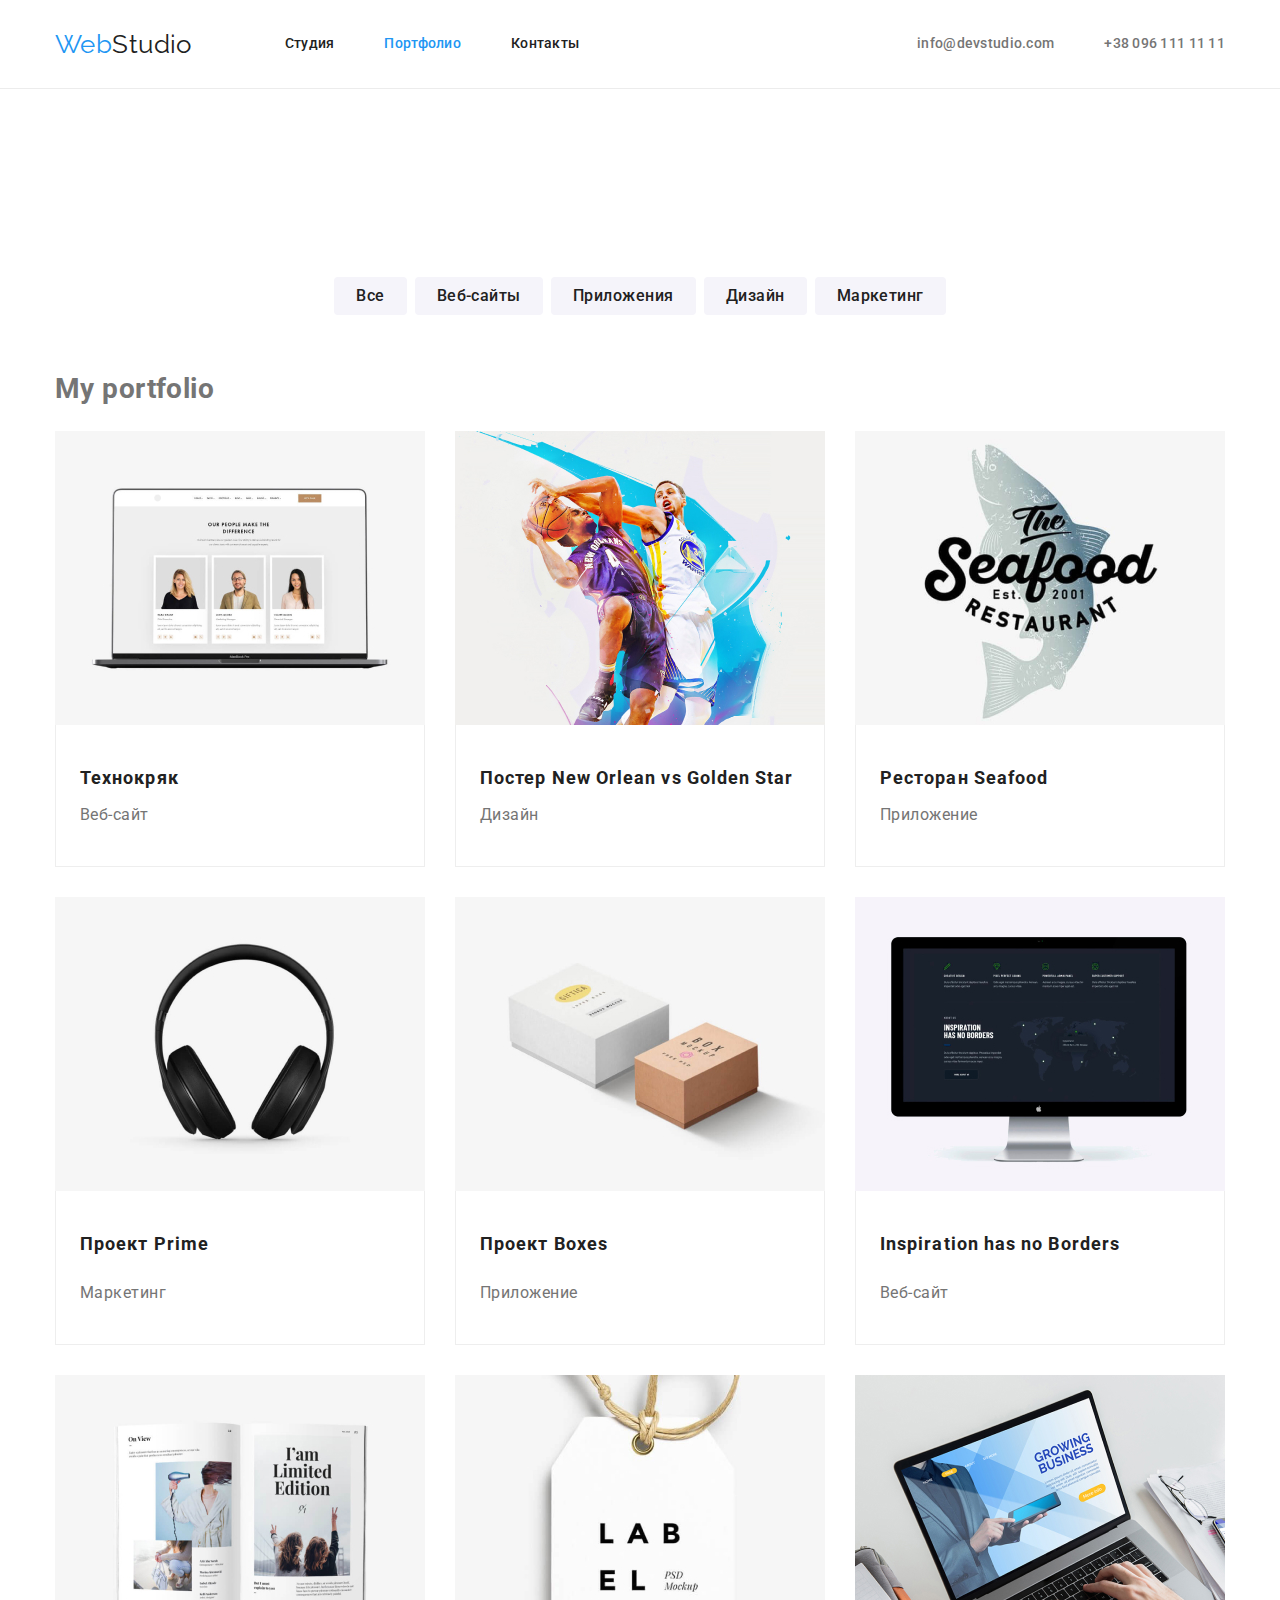
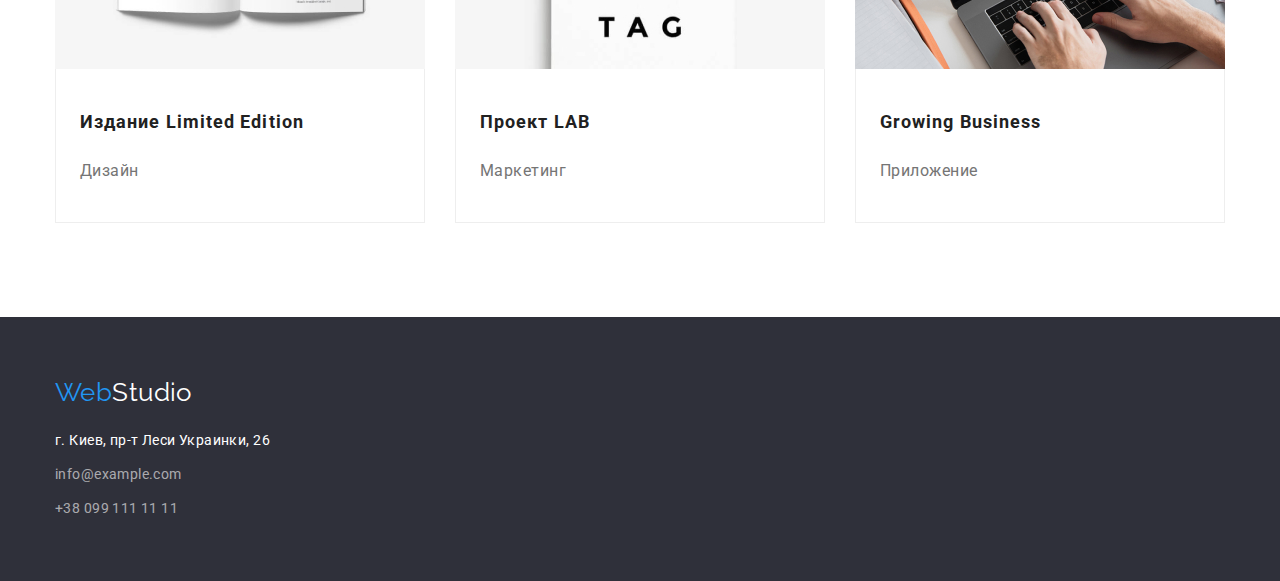
==== commit 9f48f470: "Сделал поправки" ====
--- a/portfolio.html
+++ b/portfolio.html
@@ -35,16 +35,19 @@
     </header>
 
     <main>
-            <div class="container">
-            <ul class="flex-button">
-                <li class="flex-button-list"><button type="button" class="button-porfolio">Все</button></li>
-                <li class="flex-button-list"><button type="button" class="button-porfolio">Веб-сайты</button></li>
-                <li class="flex-button-list"><button type="button" class="button-porfolio">Приложения</button></li>
-                <li class="flex-button-list"><button type="button" class="button-porfolio">Дизайн</button></li>
-                <li class="flex-button-list"><button type="button" class="button-porfolio">Маркетинг</button></li>
-            </ul>
-            </div>
+            
             <section class="section-porfolio">
+
+                <div class="container">
+                    <ul class="flex-button">
+                        <li class="flex-button-list"><button type="button" class="button-porfolio">Все</button></li>
+                        <li class="flex-button-list"><button type="button" class="button-porfolio">Веб-сайты</button></li>
+                        <li class="flex-button-list"><button type="button" class="button-porfolio">Приложения</button></li>
+                        <li class="flex-button-list"><button type="button" class="button-porfolio">Дизайн</button></li>
+                        <li class="flex-button-list"><button type="button" class="button-porfolio">Маркетинг</button></li>
+                    </ul>
+                </div>
+
                 <div class="container">
                 <h1>My portfolio</h1>
                 <ul class="card-set">
--- a/css/style.css
+++ b/css/style.css
@@ -5,9 +5,11 @@
   --primary-white-color: #ffffff;
   --button-background-color: #f5f4fa;
   --background-color-hero: #2f303a;
+  --header-bottom-line: #ececec;
+  --footer-text-contacts: rgba(255, 255, 255, 0.6);
+  --color-card: #eeeeee;
   --card-set-gap: 30px;
-  --header-bottom-line: #ececec;
-  --pading-section: 94px;
+  --padding-section: 94px;
 }
 
 body {
@@ -128,6 +130,7 @@
 .hero {
   text-align: center;
   background-color: var(--background-color-hero);
+  padding: 200px 0;
 }
 
 .hero-title {
@@ -149,6 +152,7 @@
   border-radius: 4px;
   padding: 10px 32px;
   min-width: 200px;
+  border: 0px;
 
   color: var(--primary-white-color);
   background-color: var(--accent-color);
@@ -164,13 +168,13 @@
 /* Section */
 
 .section {
-  padding-top: var(--pading-section);
-  padding-bottom: var(--pading-section);
+  padding-top: var(--padding-section);
+  padding-bottom: var(--padding-section);
 }
 
 .section.no-padding {
   padding-top: 0;
-  padding-bottom: var(--pading-section);
+  padding-bottom: var(--padding-section);
 }
 
 .section-title {
@@ -195,6 +199,8 @@
 
 .section-people {
   color: var(--title-text-color);
+  margin-top: 0;
+  margin-bottom: 10px;
 
   font-weight: 500;
   font-size: 16px;
@@ -202,6 +208,9 @@
   text-align: center;
 }
 .section-profession {
+  margin-top: 0;
+  margin-bottom: 0;
+
   font-size: 16px;
   line-height: 1.19px;
   text-align: center;
@@ -269,21 +278,24 @@
 
 /* Footer */
 
+
+
 .footer-background {
   background-color: var(--background-color-hero);
 }
 
+.footer-background .container {
+  display: block;
+  padding-top: 60px;
+  padding-bottom: 60px;
+}
+
 .logo-white {
   color: var(--primary-white-color);
 }
 
 /* Footer nav */
 
-.logo-footer {
-  display: inline-block;
-  margin-top: 60px;
-}
-
 .mail-footer {
   margin-top: 20px;
 }
@@ -294,11 +306,6 @@
 
 .footer-background {
   background-color: var(--background-color-hero);
-}
-
-.footer-nav .footer-phone {
-  display: inline-block;
-  margin-bottom: 60px;
 }
 
 .footer-contacts {
@@ -306,7 +313,7 @@
   font-size: 14px;
   line-height: 1.71;
   letter-spacing: 0.03em;
-  color: rgba(255, 255, 255, 0.6);
+  color: var(--footer-text-contacts);
 }
 
 .footer-nav .footer-contacts:hover,
@@ -342,6 +349,8 @@
 
   color: var(--title-text-color);
   background-color: var(--button-background-color);
+
+  border: 0px;
 
   font-weight: 500;
   font-size: 16px;
@@ -355,11 +364,13 @@
 .button-porfolio:hover {
   color: var(--primary-white-color);
   background-color: var(--accent-color);
+  box-shadow: 0px 3px 1px rgba(0, 0, 0, 0.1), 0px 1px 2px rgba(0, 0, 0, 0.08),
+    0px 2px 2px rgba(0, 0, 0, 0.12);
 }
 
 .section-porfolio {
-  margin-top: var(--pading-section);
-  margin-bottom: var(--pading-section);
+  padding-top: var(--padding-section);
+  padding-bottom: var(--padding-section);
 }
 
 .portfolio-link-without-underlined {
@@ -411,6 +422,8 @@
   margin-top: 4px;
 }
 
-.card {
-  border: 1px solid #eeeeee;
-}
+.card-content {
+  border-bottom: 1px solid var(--color-card);
+  border-right: 1px solid var(--color-card);
+  border-left: 1px solid var(--color-card);
+}
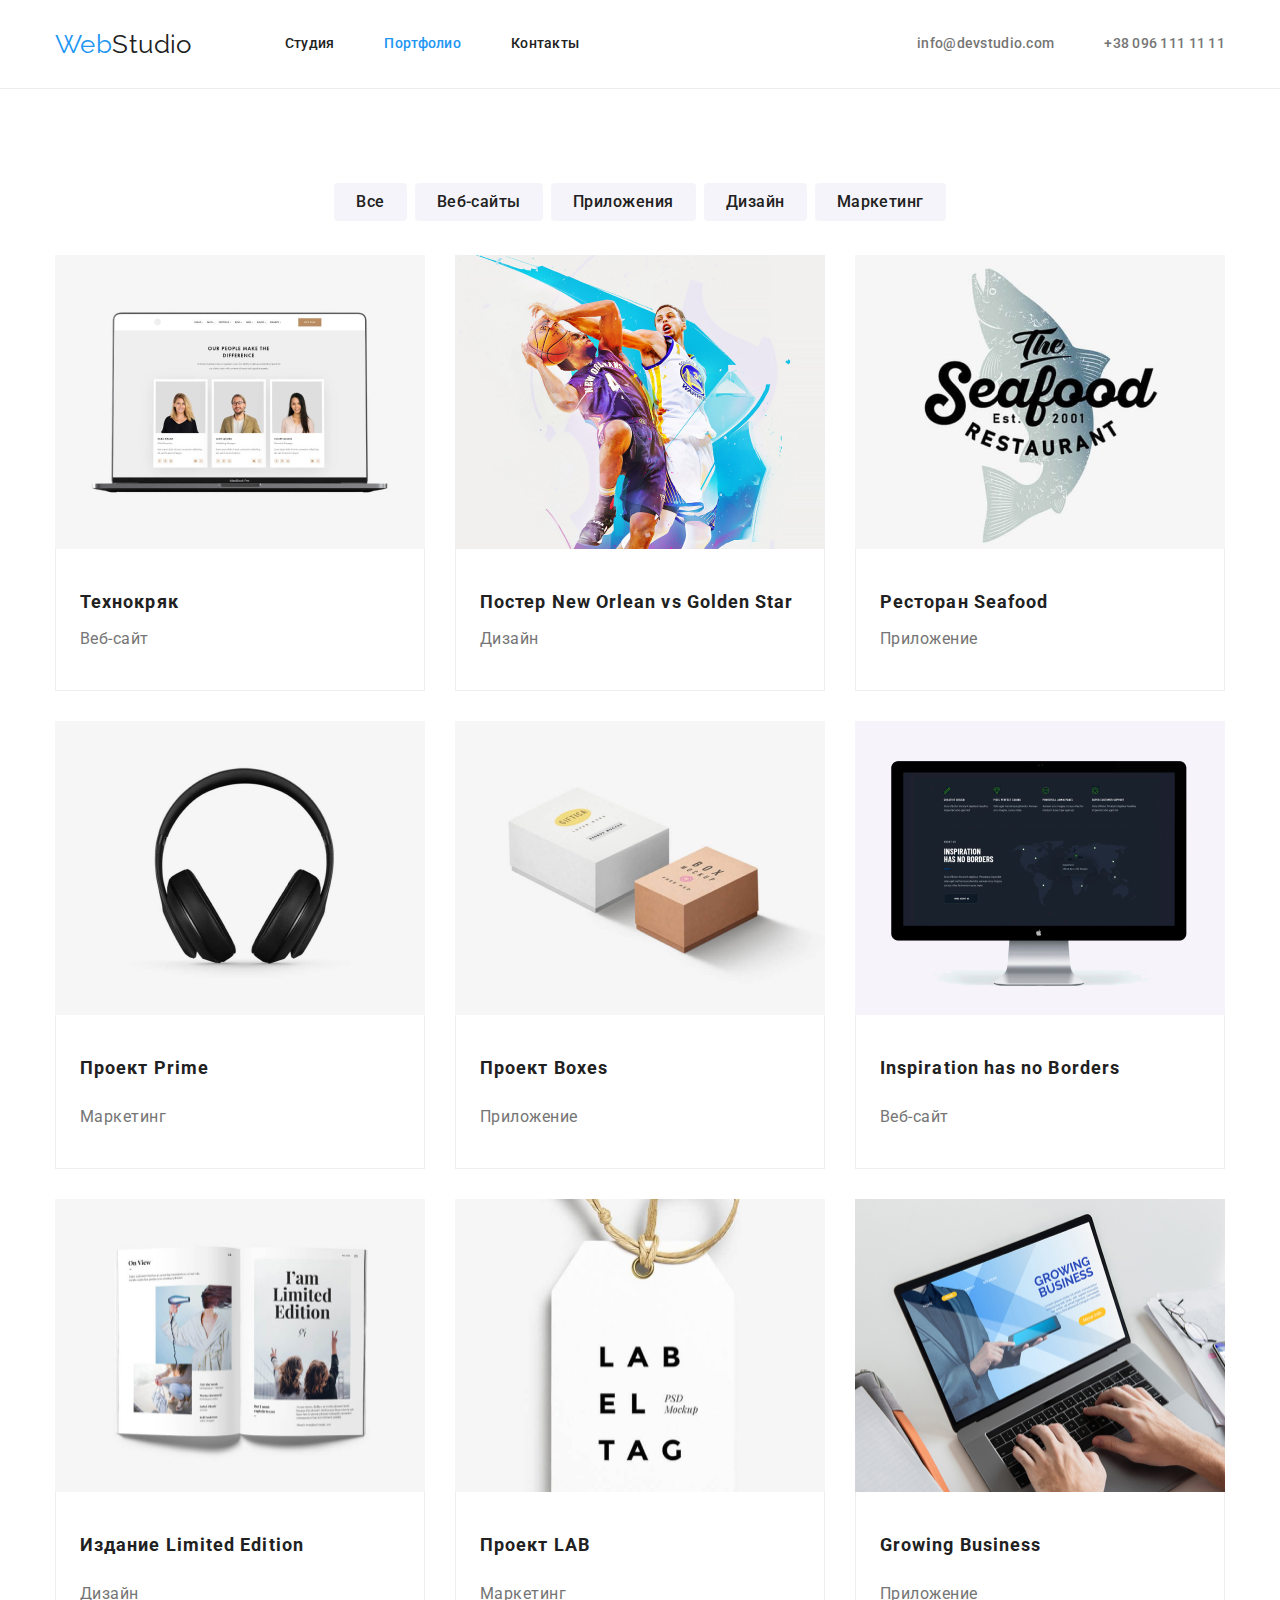
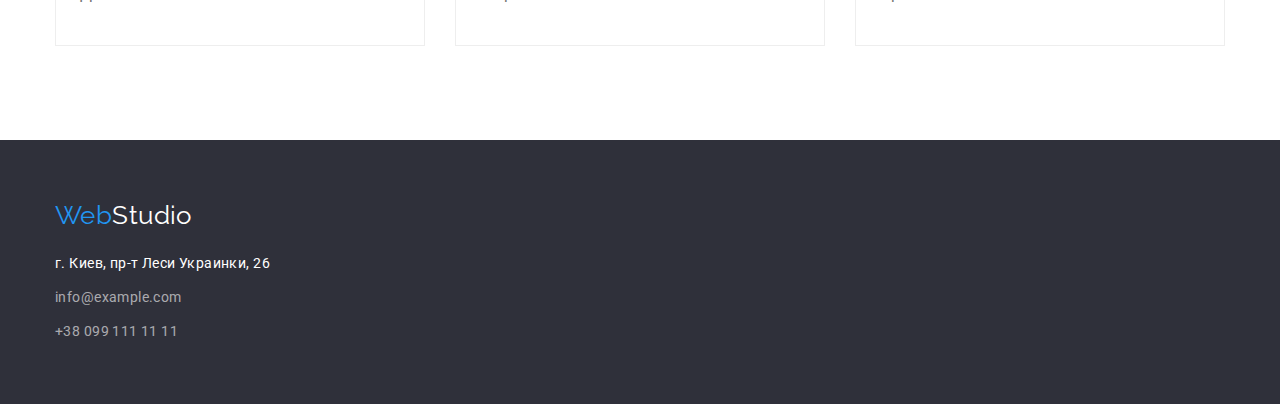
==== commit ab715d11: "Убрал заголовки" ====
--- a/portfolio.html
+++ b/portfolio.html
@@ -46,10 +46,9 @@
                         <li class="flex-button-list"><button type="button" class="button-porfolio">Дизайн</button></li>
                         <li class="flex-button-list"><button type="button" class="button-porfolio">Маркетинг</button></li>
                     </ul>
-                </div>
-
-                <div class="container">
-                <h1>My portfolio</h1>
+
+                
+                <h1 class="hidden-title">My portfolio</h1>
                 <ul class="card-set">
                     <li class="item">
                         <article class="card">
--- a/css/style.css
+++ b/css/style.css
@@ -218,6 +218,10 @@
 
 /* Features */
 
+.hidden-title {
+  display: none;
+}
+
 .features-list {
   display: flex;
 }
@@ -334,9 +338,7 @@
 .flex-button {
   display: flex;
   justify-content: center;
-
-  margin-top: 94px;
-  margin-bottom: 50px;
+  padding-bottom: 34px;
 }
 
 .flex-button .flex-button-list + .flex-button-list {
